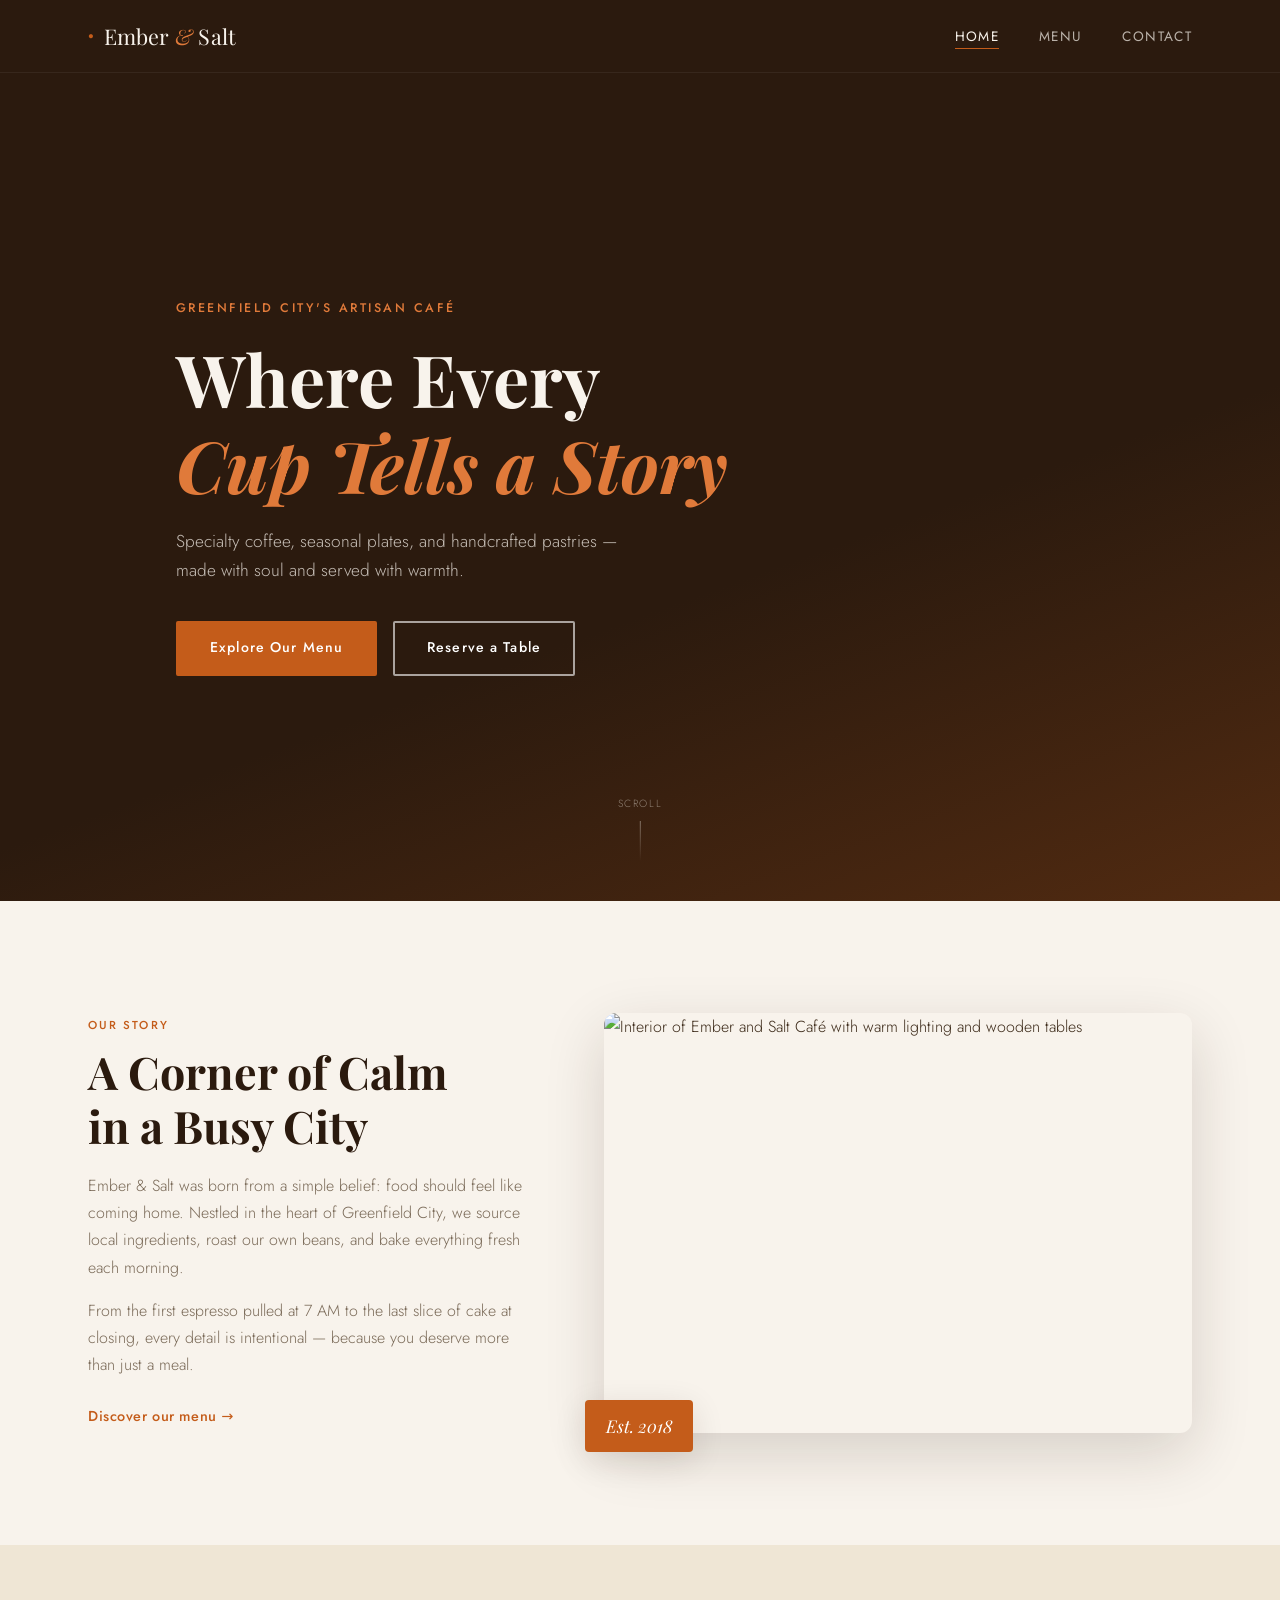
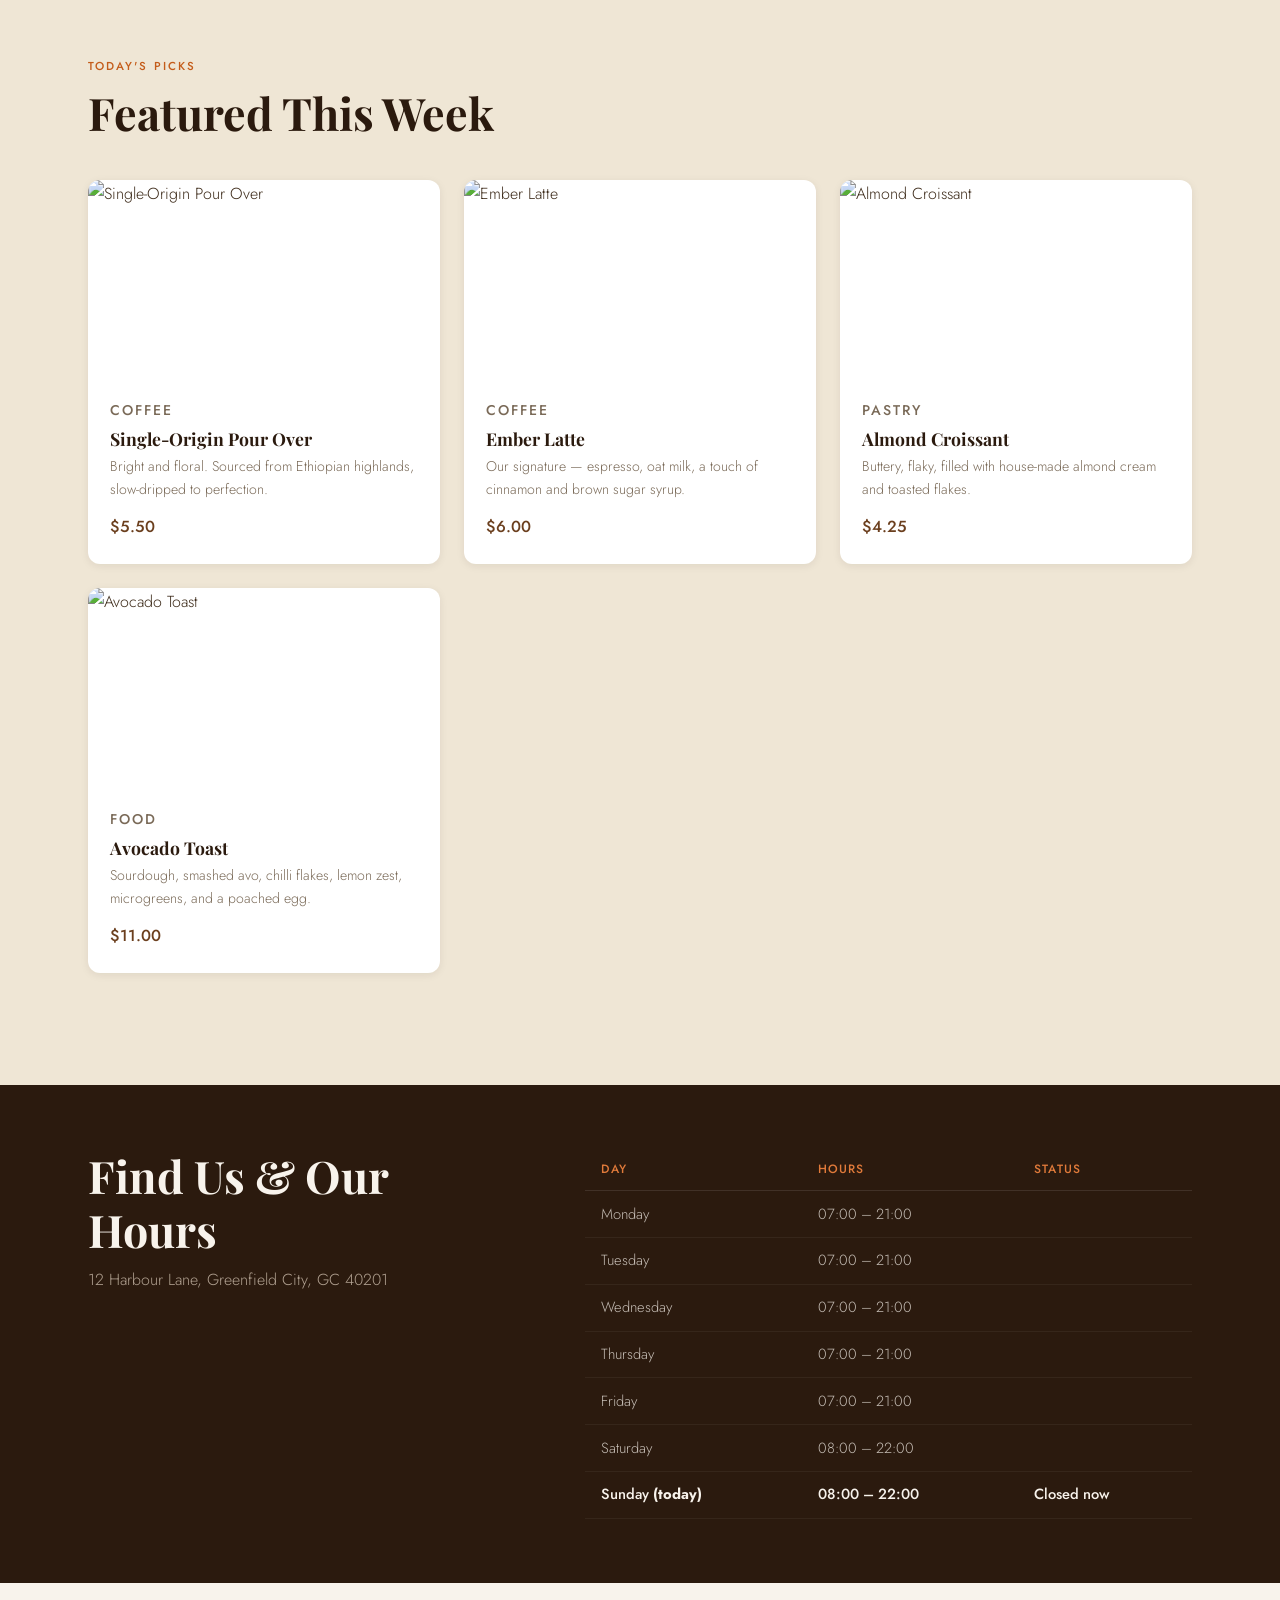
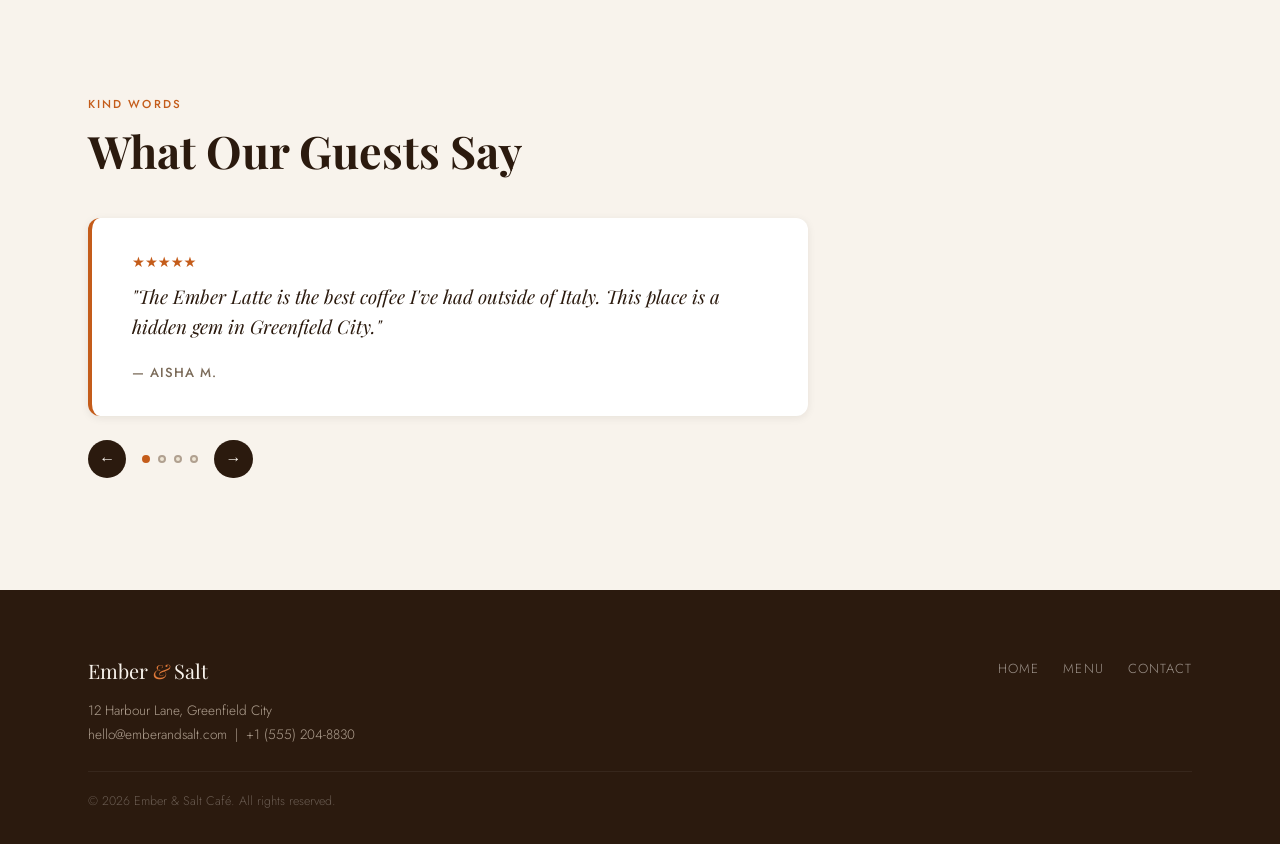
==== week4/project/index.html @ bfefb5ac "Add main and large CSS files for styling enhancements - Introduced large-main.css with keyframe anim" ====
<!DOCTYPE html>
<html lang="en">
<head>
  <meta charset="UTF-8" />
  <meta name="viewport" content="width=device-width, initial-scale=1.0" />
  <meta name="description" content="Ember & Salt Café — A warm, artisan café in Greenfield City serving specialty coffee, fresh pastries, and seasonal plates." >
  <title>Ember &amp; Salt Café | Greenfield City</title>
  <link rel="stylesheet" href="./style/main.css" >
  <link rel="stylesheet" href="./style/large-main.css">
  <link rel="preconnect" href="https://fonts.googleapis.com" />
  <link rel="preconnect" href="https://fonts.gstatic.com" crossorigin />
  <link href="https://fonts.googleapis.com/css2?family=Playfair+Display:ital,wght@0,400;0,700;1,400&family=Jost:wght@300;400;500&display=swap" rel="stylesheet" />
</head>
<body>

  
  <header class="site-header">
    <div class="header-inner">
      <a href="index.html" class="logo" aria-label="Ember and Salt Café Home">
        <span class="logo-mark">&#9679;</span>
        <span class="logo-text">Ember <em>&amp;</em> Salt</span>
      </a>
      <button class="nav-toggle" aria-label="Toggle navigation" aria-expanded="false" aria-controls="main-nav">
        <span></span><span></span><span></span>
      </button>
      <nav id="main-nav" class="main-nav" aria-label="Main navigation">
        <ul>
          <li><a href="index.html" class="active">Home</a></li>
          <li><a href="menu.html">Menu</a></li>
          <li><a href="contact.html">Contact</a></li>
        </ul>
      </nav>
    </div>
  </header>

  <main>

    
    <section class="hero" aria-label="Welcome to Ember and Salt Café">
      <div class="hero-bg" aria-hidden="true"></div>
      <div class="hero-content">
        <p class="hero-eyebrow">Greenfield City's Artisan Café</p>
        <h1>Where Every<br /><em>Cup Tells a Story</em></h1>
        <p class="hero-sub">Specialty coffee, seasonal plates, and handcrafted pastries — made with soul and served with warmth.</p>
        <div class="hero-cta">
          <a href="menu.html" class="btn btn-primary">Explore Our Menu</a>
          <a href="contact.html" class="btn btn-ghost">Reserve a Table</a>
        </div>
      </div>
      <div class="hero-scroll-hint" aria-hidden="true">
        <span>Scroll</span>
        <div class="scroll-line"></div>
      </div>
    </section>

    
    <section class="about-strip">
      <div class="container">
        <div class="about-grid">
          <div class="about-text">
            <span class="section-label">Our Story</span>
            <h2>A Corner of Calm<br />in a Busy City</h2>
            <p>Ember &amp; Salt was born from a simple belief: food should feel like coming home. Nestled in the heart of Greenfield City, we source local ingredients, roast our own beans, and bake everything fresh each morning.</p>
            <p>From the first espresso pulled at 7 AM to the last slice of cake at closing, every detail is intentional — because you deserve more than just a meal.</p>
            <a href="menu.html" class="text-link">Discover our menu &rarr;</a>
          </div>
          <div class="about-image-wrap">
            <img
              src="https://images.unsplash.com/photo-1554118811-1e0d58224f24?w=700&q=80"
              alt="Interior of Ember and Salt Café with warm lighting and wooden tables"
              width="700"
              height="500"
              loading="lazy"
            />
            <div class="image-badge">Est. 2018</div>
          </div>
        </div>
      </div>
    </section>

    
    <section class="featured-section">
      <div class="container">
        <span class="section-label">Today's Picks</span>
        <h2>Featured This Week</h2>
        <div class="featured-grid" id="featured-grid" aria-live="polite">
          
        </div>
      </div>
    </section>

    
    <section class="hours-band" aria-label="Opening hours">
      <div class="container">
        <div class="hours-inner">
          <div class="hours-text">
            <h2>Find Us &amp; Our Hours</h2>
            <p>12 Harbour Lane, Greenfield City, GC 40201</p>
          </div>
          <div class="hours-table-wrap">
            <table class="hours-table" id="hours-table">
              <caption class="sr-only">Opening hours for Ember &amp; Salt Café</caption>
              <thead>
                <tr><th>Day</th><th>Hours</th><th>Status</th></tr>
              </thead>
              <tbody id="hours-body">
                
              </tbody>
            </table>
          </div>
        </div>
      </div>
    </section>


    <section class="testimonials-section">
      <div class="container">
        <span class="section-label">Kind Words</span>
        <h2>What Our Guests Say</h2>
        <div class="testimonials-track" id="testimonials-track" aria-live="polite">
         
        </div>
        <div class="testimonial-controls" aria-label="Testimonial navigation">
          <button class="t-btn" id="t-prev" aria-label="Previous testimonial">&larr;</button>
          <div class="t-dots" id="t-dots" role="tablist" aria-label="Testimonials"></div>
          <button class="t-btn" id="t-next" aria-label="Next testimonial">&rarr;</button>
        </div>
      </div>
    </section>

  </main>
  <footer class="site-footer">
    <div class="container footer-inner">
      <div class="footer-brand">
        <span class="logo-text">Ember <em>&amp;</em> Salt</span>
        <p>12 Harbour Lane, Greenfield City</p>
        <p>hello@emberandsalt.com &nbsp;|&nbsp; +1 (555) 204-8830</p>
      </div>
      <nav class="footer-nav" aria-label="Footer navigation">
        <ul>
          <li><a href="index.html">Home</a></li>
          <li><a href="menu.html">Menu</a></li>
          <li><a href="contact.html">Contact</a></li>
        </ul>
      </nav>
      <p class="footer-copy">&copy; <span id="year"></span> Ember &amp; Salt Café. All rights reserved.</p>
    </div>
  </footer>

  <script src="scripts/main.js"></script>
</body>
</html>
---- week4/project/style/main.css ----
/* ===================================================
   Ember & Salt Café — main.css
   Warm editorial aesthetic | Playfair Display + Jost
   =================================================== */

/* ── RESET & TOKENS ── */
*, *::before, *::after { box-sizing: border-box; margin: 0; padding: 0; }

:root {
  --cream:     #f8f3ec;
  --parchment: #efe6d5;
  --espresso:  #2b1a0e;
  --coffee:    #6b3f1e;
  --ember:     #c45c1a;
  --ember-lt:  #e07a3a;
  --sage:      #7a8c72;
  --white:     #ffffff;
  --grey-lt:   #f0ebe3;
  --grey-mid:  #b0a090;
  --text-body: #3d2b1a;
  --text-mute: #7a6a58;

  --ff-display: 'Playfair Display', Georgia, serif;
  --ff-body:    'Jost', system-ui, sans-serif;

  --space-xs:  0.5rem;
  --space-sm:  1rem;
  --space-md:  2rem;
  --space-lg:  4rem;
  --space-xl:  7rem;

  --radius-sm: 4px;
  --radius-md: 12px;
  --radius-lg: 24px;

  --shadow-sm: 0 2px 8px rgba(43,26,14,.08);
  --shadow-md: 0 8px 32px rgba(43,26,14,.12);
  --shadow-lg: 0 20px 60px rgba(43,26,14,.16);

  --transition: 0.25s ease;
  --max-w: 1200px;
}

html { scroll-behavior: smooth; }

body {
  font-family: var(--ff-body);
  font-weight: 300;
  font-size: 1rem;
  line-height: 1.7;
  color: var(--text-body);
  background: var(--cream);
}

img { display: block; max-width: 100%; height: auto; }
a { color: inherit; text-decoration: none; }
ul { list-style: none; }

/* ── UTILITIES ── */
.container {
  width: min(100%, var(--max-w));
  margin-inline: auto;
  padding-inline: clamp(1.25rem, 5vw, 3rem);
}

.sr-only {
  position: absolute; width: 1px; height: 1px;
  padding: 0; margin: -1px; overflow: hidden;
  clip: rect(0,0,0,0); white-space: nowrap; border: 0;
}

.section-label {
  display: block;
  font-family: var(--ff-body);
  font-weight: 500;
  font-size: 0.72rem;
  letter-spacing: 0.18em;
  text-transform: uppercase;
  color: var(--ember);
  margin-bottom: 0.6rem;
}

h1, h2, h3 {
  font-family: var(--ff-display);
  font-weight: 700;
  line-height: 1.2;
  color: var(--espresso);
}

h1 { font-size: clamp(2.6rem, 6vw, 4.5rem); }
h2 { font-size: clamp(1.9rem, 3.5vw, 2.8rem); }
h3 { font-size: 1.25rem; }

em { font-style: italic; color: var(--ember); }

/* ── BUTTONS ── */
.btn {
  display: inline-block;
  font-family: var(--ff-body);
  font-weight: 500;
  font-size: 0.88rem;
  letter-spacing: 0.08em;
  padding: 0.85rem 2rem;
  border-radius: 2px;
  cursor: pointer;
  border: 2px solid transparent;
  transition: all var(--transition);
}

.btn-primary {
  background: var(--ember);
  color: var(--white);
  border-color: var(--ember);
}
.btn-primary:hover, .btn-primary:focus-visible {
  background: var(--coffee);
  border-color: var(--coffee);
  outline: none;
}

.btn-ghost {
  background: transparent;
  color: var(--white);
  border-color: rgba(255,255,255,.6);
}
.btn-ghost:hover, .btn-ghost:focus-visible {
  background: rgba(255,255,255,.12);
  border-color: var(--white);
  outline: none;
}

.btn-full { width: 100%; text-align: center; }

.text-link {
  font-weight: 500;
  color: var(--ember);
  font-size: 0.9rem;
  letter-spacing: 0.04em;
  display: inline-flex;
  align-items: center;
  gap: 0.3rem;
  transition: gap var(--transition);
}
.text-link:hover { gap: 0.6rem; }

/* ── HEADER ── */
.site-header {
  position: sticky;
  top: 0;
  z-index: 100;
  background: var(--espresso);
  border-bottom: 1px solid rgba(255,255,255,.06);
}

.header-inner {
  display: flex;
  align-items: center;
  justify-content: space-between;
  gap: 1rem;
  padding-block: 1.1rem;
  padding-inline: clamp(1.25rem, 5vw, 3rem);
  max-width: var(--max-w);
  margin-inline: auto;
}

.logo {
  display: flex;
  align-items: center;
  gap: 0.6rem;
  font-family: var(--ff-display);
  font-size: 1.35rem;
  color: var(--cream);
  letter-spacing: 0.01em;
}
.logo em { color: var(--ember-lt); }
.logo-mark {
  color: var(--ember);
  font-size: 0.6rem;
  line-height: 1;
}

.main-nav ul {
  display: flex;
  gap: 2.5rem;
  align-items: center;
}
.main-nav a {
  color: rgba(248,243,236,.7);
  font-size: 0.85rem;
  font-weight: 400;
  letter-spacing: 0.1em;
  text-transform: uppercase;
  transition: color var(--transition);
  padding-bottom: 2px;
  border-bottom: 1px solid transparent;
}
.main-nav a:hover,
.main-nav a.active {
  color: var(--cream);
  border-bottom-color: var(--ember);
}

.nav-toggle {
  display: none;
  flex-direction: column;
  gap: 5px;
  background: none;
  border: none;
  cursor: pointer;
  padding: 4px;
}
.nav-toggle span {
  display: block;
  width: 24px;
  height: 2px;
  background: var(--cream);
  transition: transform var(--transition), opacity var(--transition);
}
.nav-toggle[aria-expanded="true"] span:nth-child(1) { transform: rotate(45deg) translate(5px, 5px); }
.nav-toggle[aria-expanded="true"] span:nth-child(2) { opacity: 0; }
.nav-toggle[aria-expanded="true"] span:nth-child(3) { transform: rotate(-45deg) translate(5px, -5px); }

/* ── HERO ── */
.hero {
  position: relative;
  min-height: 92vh;
  display: flex;
  align-items: center;
  overflow: hidden;
  background: var(--espresso);
}

.hero-bg {
  position: absolute;
  inset: 0;
  background:
    linear-gradient(160deg, rgba(43,26,14,.82) 0%, rgba(43,26,14,.55) 60%, rgba(196,92,26,.25) 100%),
    url('https://images.unsplash.com/photo-1495474472287-4d71bcdd2085?w=1600&q=75') center/cover no-repeat;
}

.hero-content {
  position: relative;
  z-index: 2;
  padding-inline: clamp(1.25rem, 5vw, 3rem);
  max-width: min(680px, 90%);
  margin-left: clamp(1.25rem, 10vw, 10rem);
  animation: fadeUp 0.9s ease both;
}

.hero-eyebrow {
  font-size: 0.78rem;
  font-weight: 500;
  letter-spacing: 0.2em;
  text-transform: uppercase;
  color: var(--ember-lt);
  margin-bottom: 1rem;
}

.hero h1 {
  color: var(--cream);
  margin-bottom: 1.2rem;
}
.hero h1 em { color: var(--ember-lt); }

.hero-sub {
  color: rgba(248,243,236,.75);
  font-size: 1.08rem;
  max-width: 480px;
  margin-bottom: 2.2rem;
}

.hero-cta {
  display: flex;
  flex-wrap: wrap;
  gap: 1rem;
}

.hero-scroll-hint {
  position: absolute;
  bottom: 2.5rem;
  left: 50%;
  transform: translateX(-50%);
  display: flex;
  flex-direction: column;
  align-items: center;
  gap: 0.5rem;
  color: rgba(248,243,236,.45);
  font-size: 0.65rem;
  letter-spacing: 0.15em;
  text-transform: uppercase;
}
.scroll-line {
  width: 1px;
  height: 40px;
  background: linear-gradient(to bottom, rgba(248,243,236,.4), transparent);
  animation: scrollPulse 2s ease infinite;
}

/* ── PAGE HERO (inner pages) ── */
.page-hero {
  background: var(--espresso);
  padding: var(--space-lg) 0 var(--space-md);
  text-align: center;
}
.page-hero h1 { color: var(--cream); margin-bottom: 0.7rem; }
.page-hero p {
  color: rgba(248,243,236,.65);
  font-size: 1.05rem;
  max-width: 500px;
  margin-inline: auto;
}

/* ── ABOUT STRIP ── */
.about-strip {
  padding: var(--space-xl) 0;
  background: var(--cream);
}

.about-grid {
  display: grid;
  grid-template-columns: 1fr 1fr;
  gap: clamp(2rem, 6vw, 5rem);
  align-items: center;
}

.about-text h2 { margin-bottom: 1.2rem; }
.about-text p {
  color: var(--text-mute);
  margin-bottom: 1rem;
}
.about-text p:last-of-type { margin-bottom: 1.5rem; }

.about-image-wrap {
  position: relative;
  border-radius: var(--radius-md);
  overflow: visible;
}
.about-image-wrap img {
  width: 100%;
  border-radius: var(--radius-md);
  box-shadow: var(--shadow-lg);
  object-fit: cover;
  height: 420px;
}
.image-badge {
  position: absolute;
  bottom: -1.2rem;
  left: -1.2rem;
  background: var(--ember);
  color: var(--white);
  font-family: var(--ff-display);
  font-style: italic;
  font-size: 1.1rem;
  padding: 0.7rem 1.3rem;
  border-radius: var(--radius-sm);
  box-shadow: var(--shadow-md);
}

/* ── FEATURED SECTION ── */
.featured-section {
  padding: var(--space-xl) 0;
  background: var(--parchment);
}
.featured-section h2 { margin-bottom: 2.5rem; }

.featured-grid {
  display: grid;
  grid-template-columns: repeat(auto-fill, minmax(260px, 1fr));
  gap: 1.5rem;
}

.featured-card {
  background: var(--white);
  border-radius: var(--radius-md);
  overflow: hidden;
  box-shadow: var(--shadow-sm);
  transition: transform var(--transition), box-shadow var(--transition);
}
.featured-card:hover {
  transform: translateY(-4px);
  box-shadow: var(--shadow-md);
}
.featured-card img {
  width: 100%;
  height: 200px;
  object-fit: cover;
}
.card-body {
  padding: 1.2rem 1.4rem 1.5rem;
}
.card-tag {
  font-size: 0.68rem;
  font-weight: 500;
  letter-spacing: 0.14em;
  text-transform: uppercase;
  color: var(--ember);
  margin-bottom: 0.4rem;
}
.card-body h3 { font-size: 1.1rem; margin-bottom: 0.4rem; }
.card-body p { color: var(--text-mute); font-size: 0.88rem; line-height: 1.6; }
.card-price {
  display: inline-block;
  margin-top: 0.8rem;
  font-weight: 500;
  color: var(--coffee);
  font-size: 1rem;
}

/* ── HOURS BAND ── */
.hours-band {
  background: var(--espresso);
  padding: var(--space-lg) 0;
  color: var(--cream);
}
.hours-inner {
  display: grid;
  grid-template-columns: 1fr 1.4fr;
  gap: clamp(2rem, 5vw, 4rem);
  align-items: start;
}
.hours-text h2 { color: var(--cream); margin-bottom: 0.6rem; }
.hours-text p { color: var(--grey-mid); }

.hours-table {
  width: 100%;
  border-collapse: collapse;
  font-size: 0.92rem;
}
.hours-table th, .hours-table td {
  padding: 0.65rem 1rem;
  text-align: left;
}
.hours-table thead tr {
  border-bottom: 1px solid rgba(255,255,255,.1);
}
.hours-table th {
  color: var(--ember-lt);
  font-weight: 500;
  font-size: 0.75rem;
  letter-spacing: 0.1em;
  text-transform: uppercase;
}
.hours-table tbody tr {
  border-bottom: 1px solid rgba(255,255,255,.05);
}
.hours-table td { color: rgba(248,243,236,.75); }
.status-open { color: #6dba8a; font-weight: 500; }
.status-closed { color: var(--grey-mid); }
.today-row td { color: var(--cream) !important; font-weight: 500; }

/* ── TESTIMONIALS ── */
.testimonials-section {
  padding: var(--space-xl) 0;
  background: var(--cream);
}
.testimonials-section h2 { margin-bottom: 2.5rem; }

.testimonials-track {
  position: relative;
  min-height: 180px;
}
.testimonial-card {
  display: none;
  background: var(--white);
  border-radius: var(--radius-md);
  padding: 2rem 2.5rem;
  box-shadow: var(--shadow-sm);
  max-width: 720px;
  border-left: 4px solid var(--ember);
  animation: fadeUp 0.4s ease both;
}
.testimonial-card.active { display: block; }
.testimonial-text {
  font-family: var(--ff-display);
  font-style: italic;
  font-size: 1.18rem;
  color: var(--espresso);
  line-height: 1.6;
  margin-bottom: 1.2rem;
}
.testimonial-author {
  font-size: 0.82rem;
  font-weight: 500;
  letter-spacing: 0.08em;
  text-transform: uppercase;
  color: var(--text-mute);
}
.testimonial-stars { color: var(--ember); margin-bottom: 0.5rem; font-size: 0.9rem; }

.testimonial-controls {
  display: flex;
  align-items: center;
  gap: 1rem;
  margin-top: 1.5rem;
}
.t-btn {
  background: var(--espresso);
  color: var(--cream);
  border: none;
  width: 2.4rem;
  height: 2.4rem;
  border-radius: 50%;
  cursor: pointer;
  font-size: 1rem;
  display: flex;
  align-items: center;
  justify-content: center;
  transition: background var(--transition);
}
.t-btn:hover { background: var(--ember); }
.t-dots { display: flex; gap: 0.5rem; }
.t-dot {
  width: 8px;
  height: 8px;
  border-radius: 50%;
  background: var(--parchment);
  border: 2px solid var(--grey-mid);
  cursor: pointer;
  transition: background var(--transition), border-color var(--transition);
}
.t-dot.active { background: var(--ember); border-color: var(--ember); }

/* ── MENU PAGE ── */
.menu-section { padding: var(--space-lg) 0 var(--space-xl); }

.filter-bar {
  display: flex;
  flex-wrap: wrap;
  gap: 0.6rem;
  margin-bottom: 2rem;
}
.filter-btn {
  padding: 0.55rem 1.3rem;
  border: 1.5px solid var(--parchment);
  border-radius: 40px;
  background: var(--white);
  color: var(--text-mute);
  font-family: var(--ff-body);
  font-size: 0.82rem;
  font-weight: 500;
  cursor: pointer;
  transition: all var(--transition);
}
.filter-btn:hover { border-color: var(--ember); color: var(--ember); }
.filter-btn.active {
  background: var(--espresso);
  border-color: var(--espresso);
  color: var(--cream);
}

.fav-notice {
  background: var(--parchment);
  border: 1px solid var(--ember);
  color: var(--coffee);
  padding: 0.7rem 1.2rem;
  border-radius: var(--radius-sm);
  font-size: 0.88rem;
  margin-bottom: 1.5rem;
  display: flex;
  align-items: center;
  gap: 0.6rem;
}
.clear-link {
  background: none;
  border: none;
  color: var(--ember);
  cursor: pointer;
  font-family: var(--ff-body);
  font-size: 0.85rem;
  text-decoration: underline;
  padding: 0;
}

.menu-grid {
  display: grid;
  grid-template-columns: repeat(auto-fill, minmax(280px, 1fr));
  gap: 1.5rem;
}

.menu-card {
  background: var(--white);
  border-radius: var(--radius-md);
  overflow: hidden;
  box-shadow: var(--shadow-sm);
  transition: transform var(--transition), box-shadow var(--transition);
}
.menu-card:hover {
  transform: translateY(-3px);
  box-shadow: var(--shadow-md);
}
.menu-card img {
  width: 100%;
  height: 190px;
  object-fit: cover;
}
.menu-card-body { padding: 1.1rem 1.3rem 1.4rem; }
.menu-card-top {
  display: flex;
  justify-content: space-between;
  align-items: flex-start;
  gap: 0.5rem;
  margin-bottom: 0.4rem;
}
.menu-card-top h3 { font-size: 1.05rem; }
.menu-price { color: var(--coffee); font-weight: 500; white-space: nowrap; }
.menu-card-body p { color: var(--text-mute); font-size: 0.86rem; }

.fav-btn {
  display: flex;
  align-items: center;
  gap: 0.4rem;
  margin-top: 0.8rem;
  background: none;
  border: 1px solid var(--parchment);
  padding: 0.35rem 0.8rem;
  border-radius: 40px;
  font-family: var(--ff-body);
  font-size: 0.78rem;
  color: var(--text-mute);
  cursor: pointer;
  transition: all var(--transition);
}
.fav-btn:hover, .fav-btn.saved {
  border-color: var(--ember);
  color: var(--ember);
  background: rgba(196,92,26,.06);
}
.fav-btn .heart { font-size: 0.9rem; }

/* ── CONTACT PAGE ── */
.contact-section { padding: var(--space-lg) 0 var(--space-xl); }

.contact-grid {
  display: grid;
  grid-template-columns: 1fr 1.5fr;
  gap: clamp(2rem, 6vw, 5rem);
  align-items: start;
}

.contact-info h2 { margin-bottom: 1.5rem; }

.info-list { display: flex; flex-direction: column; gap: 1.2rem; }
.info-list li {
  display: flex;
  gap: 1rem;
  align-items: flex-start;
}
.info-icon {
  color: var(--ember);
  font-size: 0.5rem;
  margin-top: 0.55rem;
  flex-shrink: 0;
}
.info-list strong {
  display: block;
  font-weight: 500;
  font-size: 0.78rem;
  letter-spacing: 0.1em;
  text-transform: uppercase;
  color: var(--text-mute);
  margin-bottom: 0.2rem;
}
.info-list p { font-size: 0.93rem; }
.info-list a { color: var(--ember); }
.info-list a:hover { text-decoration: underline; }

.past-reservations {
  margin-top: 2rem;
  padding: 1.2rem;
  background: var(--parchment);
  border-radius: var(--radius-sm);
  border-left: 3px solid var(--ember);
}
.past-reservations h3 { font-size: 1rem; margin-bottom: 0.6rem; }
.past-reservations p { font-size: 0.88rem; color: var(--text-mute); }

/* ── FORM ── */
.form-wrap h2 { margin-bottom: 1.5rem; }

.reservation-form { display: flex; flex-direction: column; gap: 1.1rem; }

.form-row {
  display: grid;
  grid-template-columns: 1fr 1fr;
  gap: 1rem;
}

.form-group {
  display: flex;
  flex-direction: column;
  gap: 0.35rem;
}

.form-group label {
  font-size: 0.82rem;
  font-weight: 500;
  letter-spacing: 0.06em;
  color: var(--text-body);
}
.form-group label span { color: var(--ember); }

.form-group input,
.form-group select,
.form-group textarea {
  width: 100%;
  padding: 0.75rem 1rem;
  border: 1.5px solid var(--parchment);
  border-radius: var(--radius-sm);
  background: var(--white);
  font-family: var(--ff-body);
  font-size: 0.93rem;
  color: var(--text-body);
  transition: border-color var(--transition), box-shadow var(--transition);
  appearance: none;
}
.form-group input:focus,
.form-group select:focus,
.form-group textarea:focus {
  outline: none;
  border-color: var(--ember);
  box-shadow: 0 0 0 3px rgba(196,92,26,.12);
}
.form-group input.invalid,
.form-group select.invalid {
  border-color: #c44040;
}
.form-group textarea { resize: vertical; min-height: 100px; }

.field-error {
  font-size: 0.78rem;
  color: #c44040;
  min-height: 1em;
}

.checkbox-group { flex-direction: row; align-items: flex-start; }
.checkbox-label {
  display: flex;
  gap: 0.6rem;
  align-items: flex-start;
  cursor: pointer;
  font-size: 0.88rem;
  color: var(--text-mute);
}
.checkbox-label input { width: auto; margin-top: 0.2rem; accent-color: var(--ember); }

.form-success {
  background: #e8f5ec;
  border: 1px solid #6dba8a;
  border-radius: var(--radius-sm);
  padding: 1rem 1.3rem;
  color: #2a6040;
  font-size: 0.93rem;
  margin-bottom: 1rem;
}

/* ── FOOTER ── */
.site-footer {
  background: var(--espresso);
  padding: var(--space-lg) 0 var(--space-md);
}

.footer-inner {
  display: grid;
  grid-template-columns: 1fr auto;
  grid-template-rows: auto auto;
  gap: 1.5rem 3rem;
  align-items: start;
}

.footer-brand .logo-text {
  font-family: var(--ff-display);
  font-size: 1.25rem;
  color: var(--cream);
  display: block;
  margin-bottom: 0.6rem;
}
.footer-brand .logo-text em { color: var(--ember-lt); }
.footer-brand p { color: var(--grey-mid); font-size: 0.85rem; line-height: 1.8; }

.footer-nav ul {
  display: flex;
  gap: 1.5rem;
  flex-wrap: wrap;
}
.footer-nav a {
  color: rgba(248,243,236,.55);
  font-size: 0.82rem;
  letter-spacing: 0.08em;
  text-transform: uppercase;
  transition: color var(--transition);
}
.footer-nav a:hover { color: var(--ember-lt); }

.footer-copy {
  grid-column: 1 / -1;
  color: rgba(248,243,236,.3);
  font-size: 0.78rem;
  border-top: 1px solid rgba(255,255,255,.06);
  padding-top: 1.2rem;
}
---- week4/project/style/large-main.css ----
@keyframes fadeUp {
  from { opacity: 0; transform: translateY(24px); }
  to   { opacity: 1; transform: translateY(0); }
}
@keyframes scrollPulse {
  0%, 100% { opacity: 0.4; }
  50%       { opacity: 1; }
}

/* ── RESPONSIVE ── */
@media (max-width: 900px) {
  .about-grid,
  .hours-inner,
  .contact-grid { grid-template-columns: 1fr; }

  .about-image-wrap img { height: 320px; }
  .image-badge { bottom: -1rem; left: 1rem; }
  .footer-inner { grid-template-columns: 1fr; }
  .footer-nav ul { justify-content: flex-start; }
}

@media (max-width: 640px) {
  .nav-toggle { display: flex; }

  .main-nav {
    display: none;
    position: absolute;
    top: 100%;
    left: 0;
    right: 0;
    background: var(--espresso);
    padding: 1.2rem clamp(1.25rem, 5vw, 3rem);
    border-top: 1px solid rgba(255,255,255,.07);
  }
  .main-nav.open { display: block; }
  .main-nav ul { flex-direction: column; gap: 1rem; }

  .hero-content { margin-left: 0; }

  .form-row { grid-template-columns: 1fr; }

  .hero-cta { flex-direction: column; }
  .btn { text-align: center; }
}

/* ── LANDSCAPE MOBILE ── */
@media (max-width: 900px) and (orientation: landscape) {
  .hero { min-height: 100vh; }
  .hero-content { padding-block: 3rem; }
}
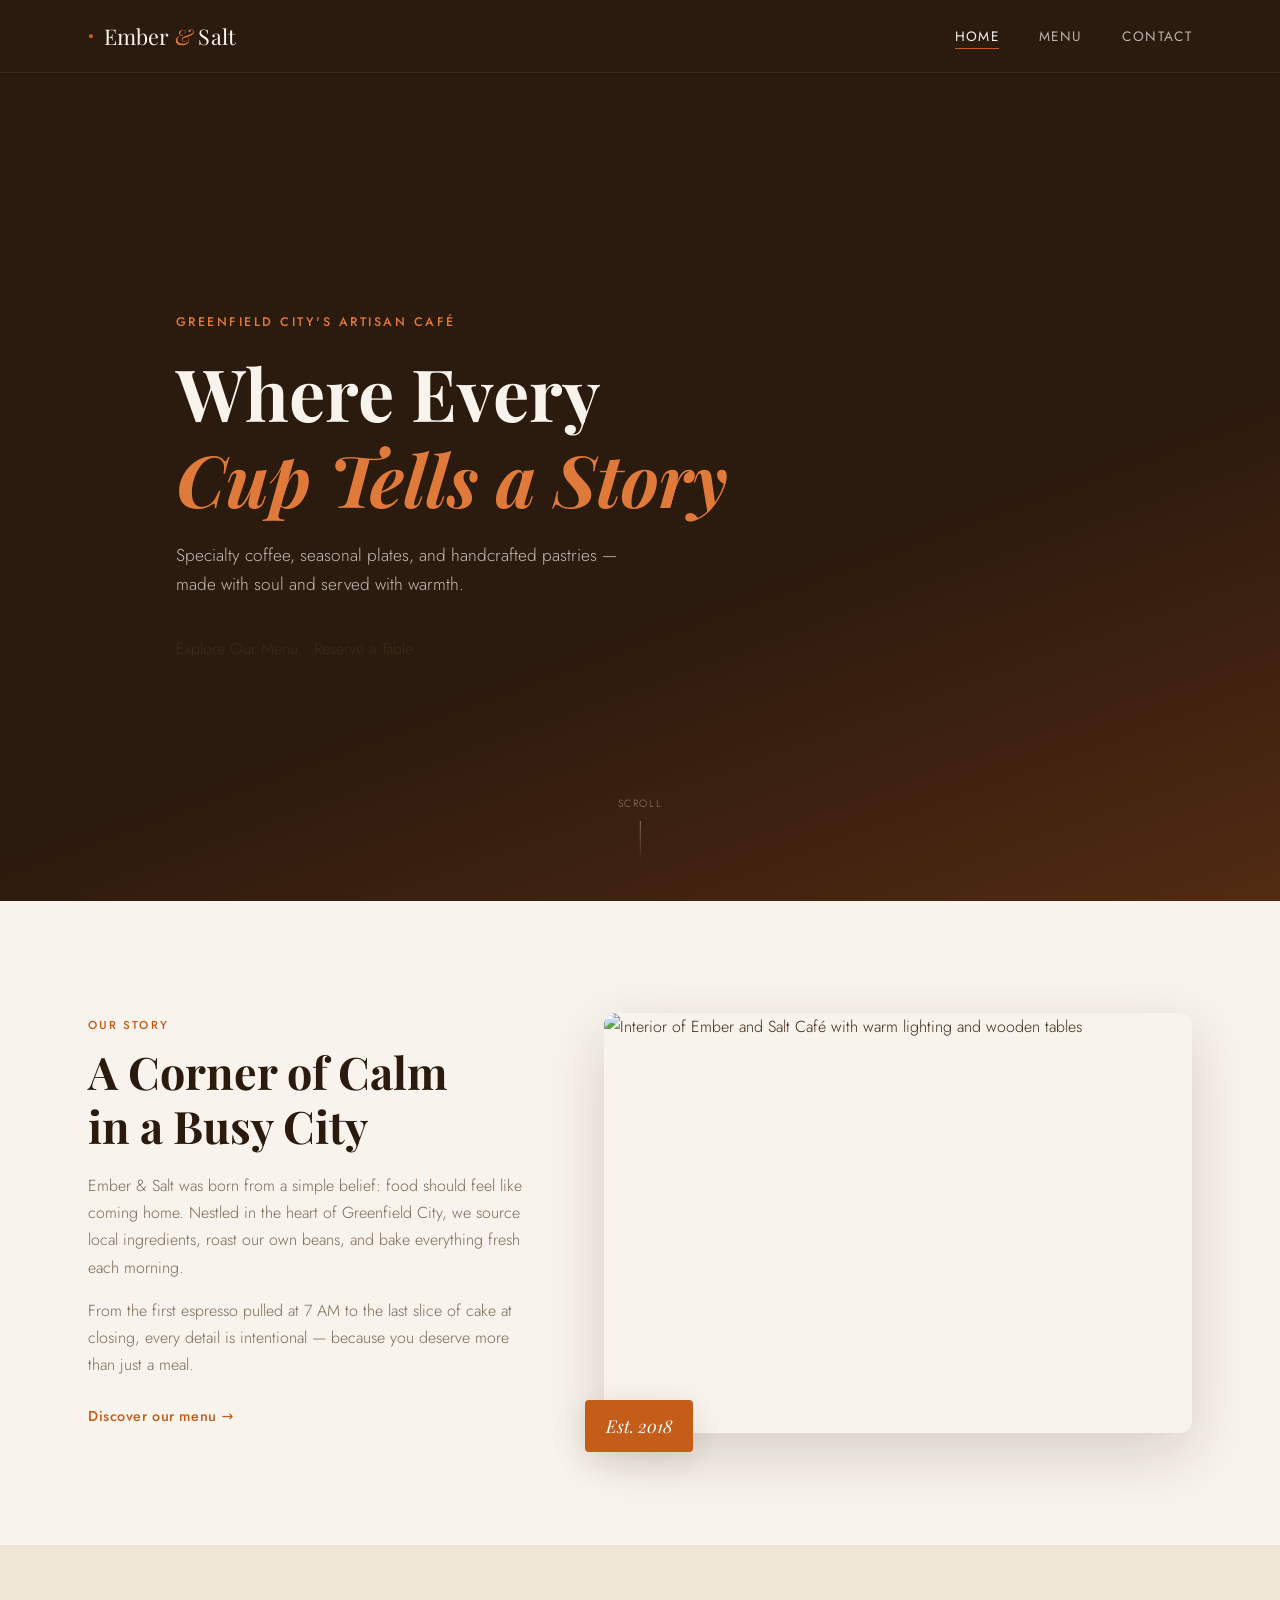
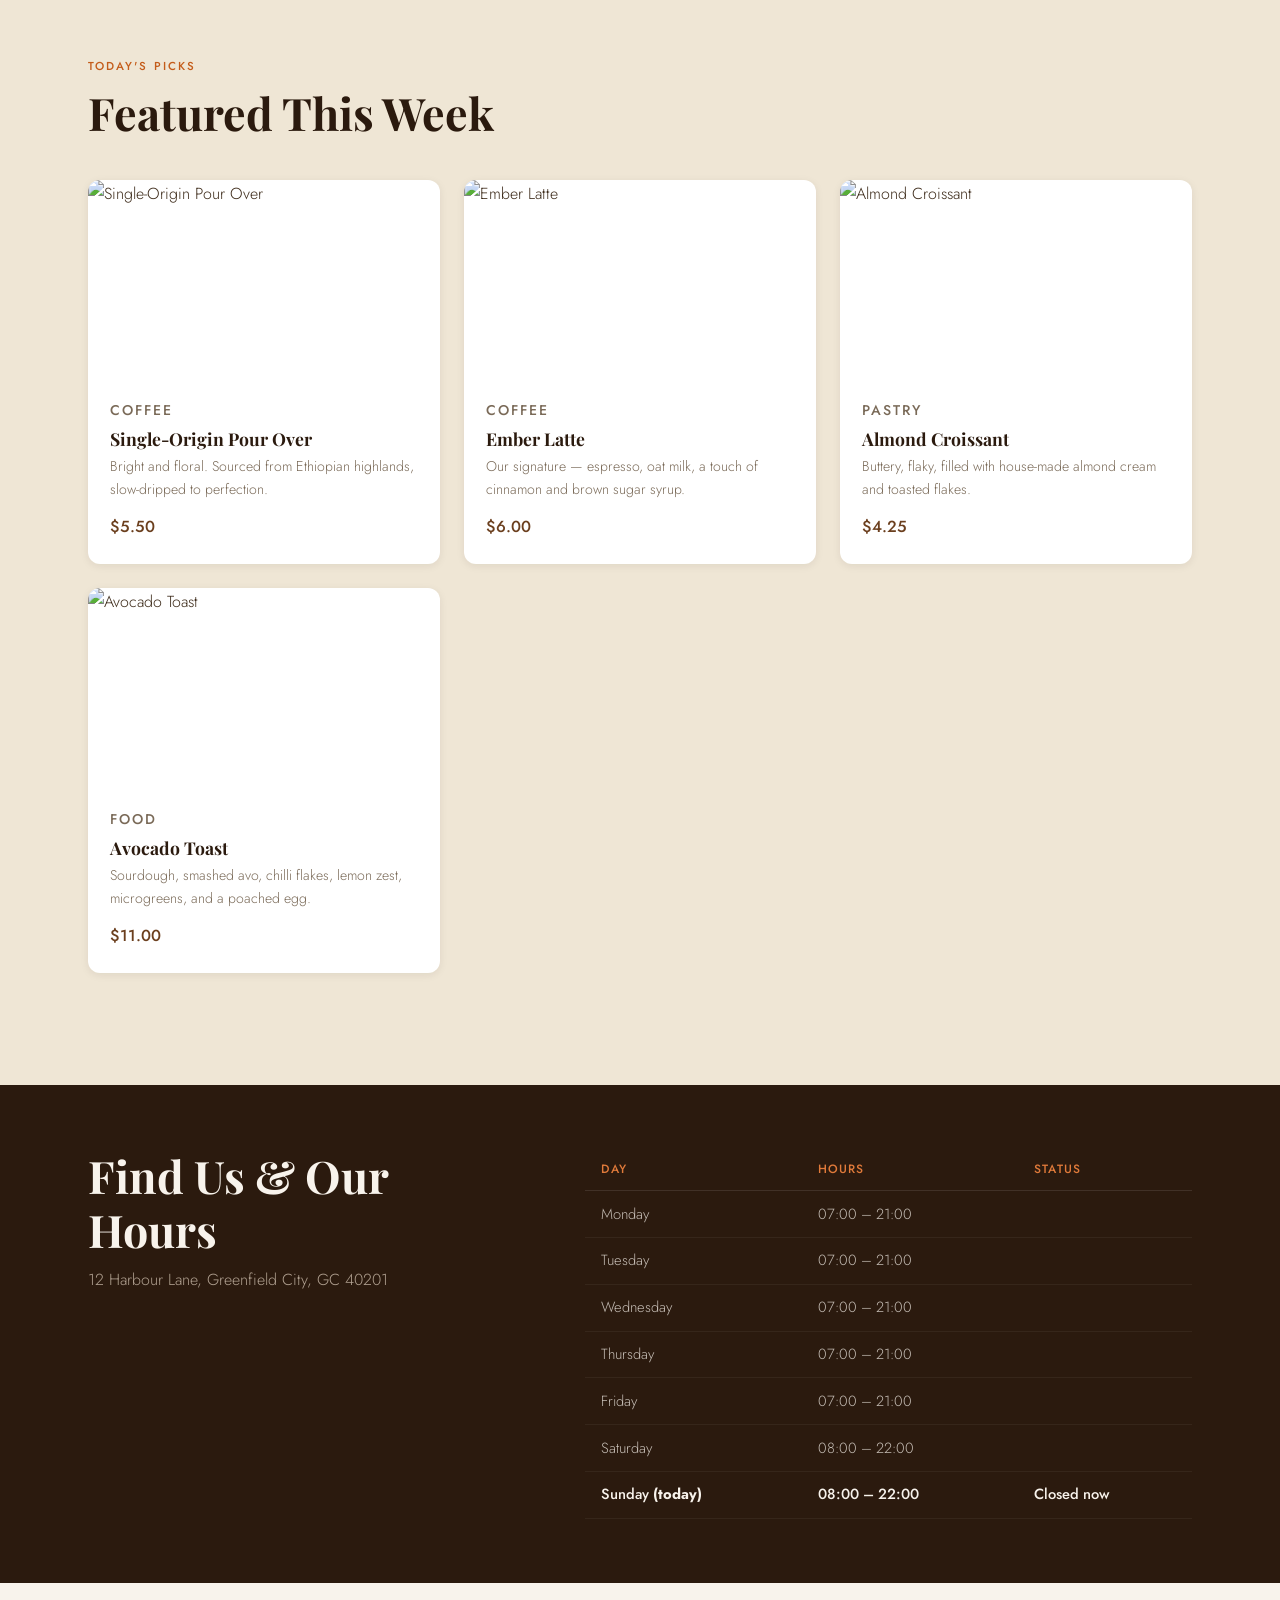
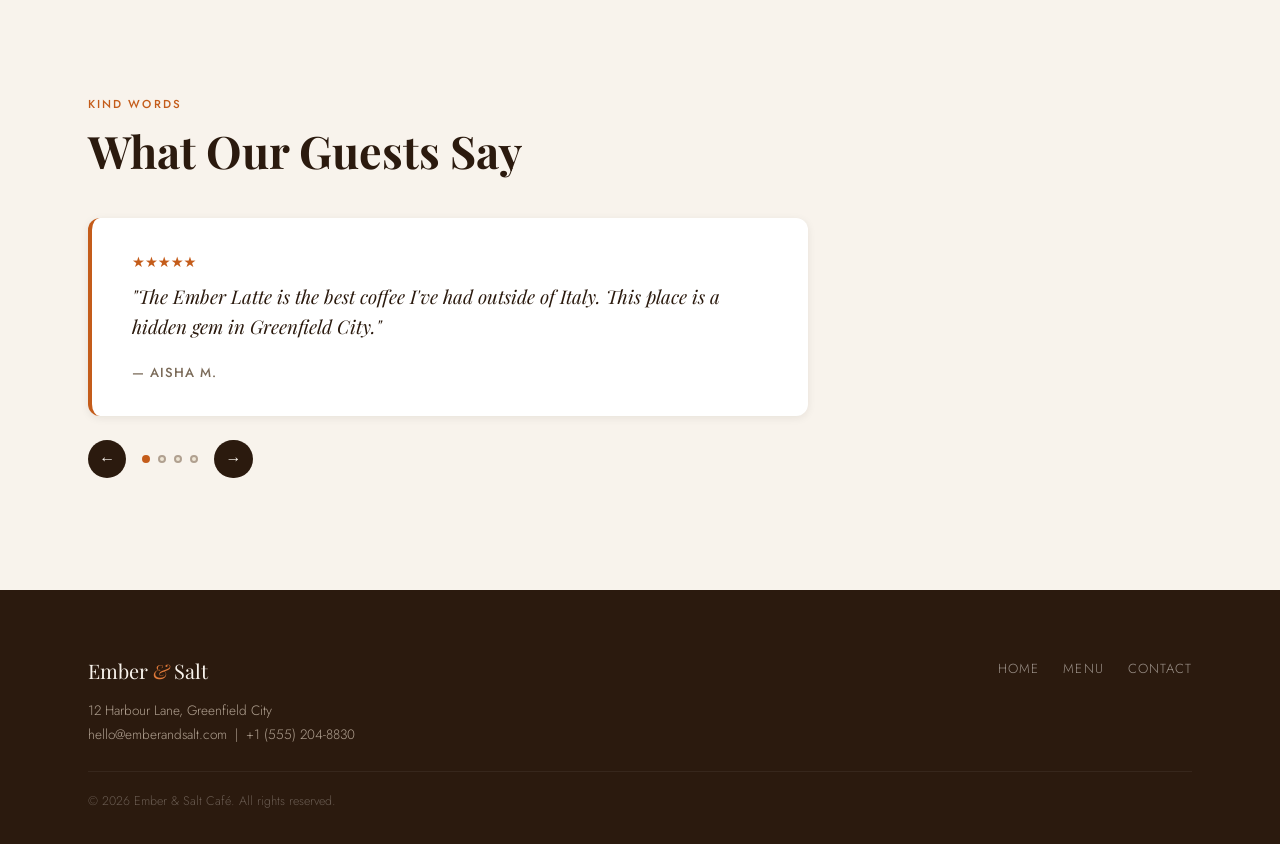
==== commit 95898166: "Refactor hero section and about section in index.html for improved structure and styling" ====
--- a/week4/project/index.html
+++ b/week4/project/index.html
@@ -1,15 +1,19 @@
 <!DOCTYPE html>
 <html lang="en">
 <head>
-  <meta charset="UTF-8" />
-  <meta name="viewport" content="width=device-width, initial-scale=1.0" />
+<meta charset="UTF-8">
+<meta name="viewport" content="width=device-width, initial-scale=1.0">
   <meta name="description" content="Ember & Salt Café — A warm, artisan café in Greenfield City serving specialty coffee, fresh pastries, and seasonal plates." >
+  <meta name="author" content="Gideon Edet">
   <title>Ember &amp; Salt Café | Greenfield City</title>
-  <link rel="stylesheet" href="./style/main.css" >
-  <link rel="stylesheet" href="./style/large-main.css">
-  <link rel="preconnect" href="https://fonts.googleapis.com" />
-  <link rel="preconnect" href="https://fonts.gstatic.com" crossorigin />
-  <link href="https://fonts.googleapis.com/css2?family=Playfair+Display:ital,wght@0,400;0,700;1,400&family=Jost:wght@300;400;500&display=swap" rel="stylesheet" />
+  <link rel="stylesheet" href="styles/main.css" >
+  <link rel="stylesheet" href="styles/large-main.css">
+  <link rel="preconnect" href="https://fonts.googleapis.com">
+  <link rel="preconnect" href="https://fonts.gstatic.com" crossorigin>
+  <link href="https://fonts.googleapis.com/css2?family=Playfair+Display:ital,wght@0,400;0,700;1,400&family=Jost:wght@300;400;500&display=swap" rel="stylesheet">
+ 
+
+
 </head>
 <body>
 
@@ -40,11 +44,16 @@
       <div class="hero-bg" aria-hidden="true"></div>
       <div class="hero-content">
         <p class="hero-eyebrow">Greenfield City's Artisan Café</p>
-        <h1>Where Every<br /><em>Cup Tells a Story</em></h1>
+        <h1>Where Every<br><em>Cup Tells a Story</em></h1>
         <p class="hero-sub">Specialty coffee, seasonal plates, and handcrafted pastries — made with soul and served with warmth.</p>
         <div class="hero-cta">
-          <a href="menu.html" class="btn btn-primary">Explore Our Menu</a>
-          <a href="contact.html" class="btn btn-ghost">Reserve a Table</a>
+         <a href="menu.html" class="cafe-button cafe-button-primary">
+  Explore Our Menu
+</a>
+
+<a href="contact.html" class="cafe-button cafe-button-secondary">
+  Reserve a Table
+</a>
         </div>
       </div>
       <div class="hero-scroll-hint" aria-hidden="true">
@@ -59,19 +68,18 @@
         <div class="about-grid">
           <div class="about-text">
             <span class="section-label">Our Story</span>
-            <h2>A Corner of Calm<br />in a Busy City</h2>
+            <h2>A Corner of Calm<br>in a Busy City</h2>
             <p>Ember &amp; Salt was born from a simple belief: food should feel like coming home. Nestled in the heart of Greenfield City, we source local ingredients, roast our own beans, and bake everything fresh each morning.</p>
             <p>From the first espresso pulled at 7 AM to the last slice of cake at closing, every detail is intentional — because you deserve more than just a meal.</p>
             <a href="menu.html" class="text-link">Discover our menu &rarr;</a>
           </div>
           <div class="about-image-wrap">
             <img
-              src="https://images.unsplash.com/photo-1554118811-1e0d58224f24?w=700&q=80"
-              alt="Interior of Ember and Salt Café with warm lighting and wooden tables"
-              width="700"
-              height="500"
-              loading="lazy"
-            />
+  src="https://images.unsplash.com/photo-1554118811-1e0d58224f24?w=700&q=80"
+  alt="Interior of Ember and Salt Café with warm lighting and wooden tables"
+  width="700"
+  height="500"
+  loading="lazy">
             <div class="image-badge">Est. 2018</div>
           </div>
         </div>
@@ -147,6 +155,6 @@
     </div>
   </footer>
 
-  <script src="scripts/main.js"></script>
+  <script src="scripts/main.js" defer></script>
 </body>
 </html>
--- a/week4/project/styles/main.css
+++ b/week4/project/styles/main.css
@@ -0,0 +1,801 @@
+/* ===================================================
+   Ember & Salt Café — main.css
+   Warm editorial aesthetic | Playfair Display + Jost
+   =================================================== */
+
+/* ── RESET & TOKENS ── */
+*, *::before, *::after { box-sizing: border-box; margin: 0; padding: 0; }
+
+:root {
+  --cream:     #f8f3ec;
+  --parchment: #efe6d5;
+  --espresso:  #2b1a0e;
+  --coffee:    #6b3f1e;
+  --ember:     #c45c1a;
+  --ember-lt:  #e07a3a;
+  --sage:      #7a8c72;
+  --white:     #ffffff;
+  --grey-lt:   #f0ebe3;
+  --grey-mid:  #b0a090;
+  --text-body: #3d2b1a;
+  --text-mute: #7a6a58;
+
+  --ff-display: 'Playfair Display', Georgia, serif;
+  --ff-body:    'Jost', system-ui, sans-serif;
+
+  --space-xs:  0.5rem;
+  --space-sm:  1rem;
+  --space-md:  2rem;
+  --space-lg:  4rem;
+  --space-xl:  7rem;
+
+  --radius-sm: 4px;
+  --radius-md: 12px;
+  --radius-lg: 24px;
+
+  --shadow-sm: 0 2px 8px rgba(43,26,14,.08);
+  --shadow-md: 0 8px 32px rgba(43,26,14,.12);
+  --shadow-lg: 0 20px 60px rgba(43,26,14,.16);
+
+  --transition: 0.25s ease;
+  --max-w: 1200px;
+}
+
+html { scroll-behavior: smooth; }
+
+body {
+  font-family: var(--ff-body);
+  font-weight: 300;
+  font-size: 1rem;
+  line-height: 1.7;
+  color: var(--text-body);
+  background: var(--cream);
+}
+
+img { display: block; max-width: 100%; height: auto; }
+a { color: inherit; text-decoration: none; }
+ul { list-style: none; }
+
+/* ── UTILITIES ── */
+.container {
+  width: min(100%, var(--max-w));
+  margin-inline: auto;
+  padding-inline: clamp(1.25rem, 5vw, 3rem);
+}
+
+.sr-only {
+  position: absolute; width: 1px; height: 1px;
+  padding: 0; margin: -1px; overflow: hidden;
+  clip: rect(0,0,0,0); white-space: nowrap; border: 0;
+}
+
+.section-label {
+  display: block;
+  font-family: var(--ff-body);
+  font-weight: 500;
+  font-size: 0.72rem;
+  letter-spacing: 0.18em;
+  text-transform: uppercase;
+  color: var(--ember);
+  margin-bottom: 0.6rem;
+}
+
+h1, h2, h3 {
+  font-family: var(--ff-display);
+  font-weight: 700;
+  line-height: 1.2;
+  color: var(--espresso);
+}
+
+h1 { font-size: clamp(2.6rem, 6vw, 4.5rem); }
+h2 { font-size: clamp(1.9rem, 3.5vw, 2.8rem); }
+h3 { font-size: 1.25rem; }
+
+em { font-style: italic; color: var(--ember); }
+
+/* ── BUTTONS ── */
+.btn {
+  display: inline-block;
+  font-family: var(--ff-body);
+  font-weight: 500;
+  font-size: 0.88rem;
+  letter-spacing: 0.08em;
+  padding: 0.85rem 2rem;
+  border-radius: 2px;
+  cursor: pointer;
+  border: 2px solid transparent;
+  transition: all var(--transition);
+}
+
+.btn-primary {
+  background: var(--ember);
+  color: var(--white);
+  border-color: var(--ember);
+}
+.btn-primary:hover, .btn-primary:focus-visible {
+  background: var(--coffee);
+  border-color: var(--coffee);
+  outline: none;
+}
+
+.btn-ghost {
+  background: transparent;
+  color: var(--white);
+  border-color: rgba(255,255,255,.6);
+}
+.btn-ghost:hover, .btn-ghost:focus-visible {
+  background: rgba(255,255,255,.12);
+  border-color: var(--white);
+  outline: none;
+}
+
+.btn-full { width: 100%; text-align: center; }
+
+.text-link {
+  font-weight: 500;
+  color: var(--ember);
+  font-size: 0.9rem;
+  letter-spacing: 0.04em;
+  display: inline-flex;
+  align-items: center;
+  gap: 0.3rem;
+  transition: gap var(--transition);
+}
+.text-link:hover { gap: 0.6rem; }
+
+/* ── HEADER ── */
+.site-header {
+  position: sticky;
+  top: 0;
+  z-index: 100;
+  background: var(--espresso);
+  border-bottom: 1px solid rgba(255,255,255,.06);
+}
+
+.header-inner {
+  display: flex;
+  align-items: center;
+  justify-content: space-between;
+  gap: 1rem;
+  padding-block: 1.1rem;
+  padding-inline: clamp(1.25rem, 5vw, 3rem);
+  max-width: var(--max-w);
+  margin-inline: auto;
+}
+
+.logo {
+  display: flex;
+  align-items: center;
+  gap: 0.6rem;
+  font-family: var(--ff-display);
+  font-size: 1.35rem;
+  color: var(--cream);
+  letter-spacing: 0.01em;
+}
+.logo em { color: var(--ember-lt); }
+.logo-mark {
+  color: var(--ember);
+  font-size: 0.6rem;
+  line-height: 1;
+}
+
+.main-nav ul {
+  display: flex;
+  gap: 2.5rem;
+  align-items: center;
+}
+.main-nav a {
+  color: rgba(248,243,236,.7);
+  font-size: 0.85rem;
+  font-weight: 400;
+  letter-spacing: 0.1em;
+  text-transform: uppercase;
+  transition: color var(--transition);
+  padding-bottom: 2px;
+  border-bottom: 1px solid transparent;
+}
+.main-nav a:hover,
+.main-nav a.active {
+  color: var(--cream);
+  border-bottom-color: var(--ember);
+}
+
+.nav-toggle {
+  display: none;
+  flex-direction: column;
+  gap: 5px;
+  background: none;
+  border: none;
+  cursor: pointer;
+  padding: 4px;
+}
+.nav-toggle span {
+  display: block;
+  width: 24px;
+  height: 2px;
+  background: var(--cream);
+  transition: transform var(--transition), opacity var(--transition);
+}
+.nav-toggle[aria-expanded="true"] span:nth-child(1) { transform: rotate(45deg) translate(5px, 5px); }
+.nav-toggle[aria-expanded="true"] span:nth-child(2) { opacity: 0; }
+.nav-toggle[aria-expanded="true"] span:nth-child(3) { transform: rotate(-45deg) translate(5px, -5px); }
+
+/* ── HERO ── */
+.hero {
+  position: relative;
+  min-height: 92vh;
+  display: flex;
+  align-items: center;
+  overflow: hidden;
+  background: var(--espresso);
+}
+
+.hero-bg {
+  position: absolute;
+  inset: 0;
+  background:
+    linear-gradient(160deg, rgba(43,26,14,.82) 0%, rgba(43,26,14,.55) 60%, rgba(196,92,26,.25) 100%),
+    url('https://images.unsplash.com/photo-1495474472287-4d71bcdd2085?w=1600&q=75') center/cover no-repeat;
+}
+
+.hero-content {
+  position: relative;
+  z-index: 2;
+  padding-inline: clamp(1.25rem, 5vw, 3rem);
+  max-width: min(680px, 90%);
+  margin-left: clamp(1.25rem, 10vw, 10rem);
+  animation: fadeUp 0.9s ease both;
+}
+
+.hero-eyebrow {
+  font-size: 0.78rem;
+  font-weight: 500;
+  letter-spacing: 0.2em;
+  text-transform: uppercase;
+  color: var(--ember-lt);
+  margin-bottom: 1rem;
+}
+
+.hero h1 {
+  color: var(--cream);
+  margin-bottom: 1.2rem;
+}
+.hero h1 em { color: var(--ember-lt); }
+
+.hero-sub {
+  color: rgba(248,243,236,.75);
+  font-size: 1.08rem;
+  max-width: 480px;
+  margin-bottom: 2.2rem;
+}
+
+.hero-cta {
+  display: flex;
+  flex-wrap: wrap;
+  gap: 1rem;
+}
+
+.hero-scroll-hint {
+  position: absolute;
+  bottom: 2.5rem;
+  left: 50%;
+  transform: translateX(-50%);
+  display: flex;
+  flex-direction: column;
+  align-items: center;
+  gap: 0.5rem;
+  color: rgba(248,243,236,.45);
+  font-size: 0.65rem;
+  letter-spacing: 0.15em;
+  text-transform: uppercase;
+}
+.scroll-line {
+  width: 1px;
+  height: 40px;
+  background: linear-gradient(to bottom, rgba(248,243,236,.4), transparent);
+  animation: scrollPulse 2s ease infinite;
+}
+
+/* ── PAGE HERO (inner pages) ── */
+.page-hero {
+  background: var(--espresso);
+  padding: var(--space-lg) 0 var(--space-md);
+  text-align: center;
+}
+.page-hero h1 { color: var(--cream); margin-bottom: 0.7rem; }
+.page-hero p {
+  color: rgba(248,243,236,.65);
+  font-size: 1.05rem;
+  max-width: 500px;
+  margin-inline: auto;
+}
+
+/* ── ABOUT STRIP ── */
+.about-strip {
+  padding: var(--space-xl) 0;
+  background: var(--cream);
+}
+
+.about-grid {
+  display: grid;
+  grid-template-columns: 1fr 1fr;
+  gap: clamp(2rem, 6vw, 5rem);
+  align-items: center;
+}
+
+.about-text h2 { margin-bottom: 1.2rem; }
+.about-text p {
+  color: var(--text-mute);
+  margin-bottom: 1rem;
+}
+.about-text p:last-of-type { margin-bottom: 1.5rem; }
+
+.about-image-wrap {
+  position: relative;
+  border-radius: var(--radius-md);
+  overflow: visible;
+}
+.about-image-wrap img {
+  width: 100%;
+  border-radius: var(--radius-md);
+  box-shadow: var(--shadow-lg);
+  object-fit: cover;
+  height: 420px;
+}
+.image-badge {
+  position: absolute;
+  bottom: -1.2rem;
+  left: -1.2rem;
+  background: var(--ember);
+  color: var(--white);
+  font-family: var(--ff-display);
+  font-style: italic;
+  font-size: 1.1rem;
+  padding: 0.7rem 1.3rem;
+  border-radius: var(--radius-sm);
+  box-shadow: var(--shadow-md);
+}
+
+/* ── FEATURED SECTION ── */
+.featured-section {
+  padding: var(--space-xl) 0;
+  background: var(--parchment);
+}
+.featured-section h2 { margin-bottom: 2.5rem; }
+
+.featured-grid {
+  display: grid;
+  grid-template-columns: repeat(auto-fill, minmax(260px, 1fr));
+  gap: 1.5rem;
+}
+
+.featured-card {
+  background: var(--white);
+  border-radius: var(--radius-md);
+  overflow: hidden;
+  box-shadow: var(--shadow-sm);
+  transition: transform var(--transition), box-shadow var(--transition);
+}
+.featured-card:hover {
+  transform: translateY(-4px);
+  box-shadow: var(--shadow-md);
+}
+.featured-card img {
+  width: 100%;
+  height: 200px;
+  object-fit: cover;
+}
+.card-body {
+  padding: 1.2rem 1.4rem 1.5rem;
+}
+.card-tag {
+  font-size: 0.68rem;
+  font-weight: 500;
+  letter-spacing: 0.14em;
+  text-transform: uppercase;
+  color: var(--ember);
+  margin-bottom: 0.4rem;
+}
+.card-body h3 { font-size: 1.1rem; margin-bottom: 0.4rem; }
+.card-body p { color: var(--text-mute); font-size: 0.88rem; line-height: 1.6; }
+.card-price {
+  display: inline-block;
+  margin-top: 0.8rem;
+  font-weight: 500;
+  color: var(--coffee);
+  font-size: 1rem;
+}
+
+/* ── HOURS BAND ── */
+.hours-band {
+  background: var(--espresso);
+  padding: var(--space-lg) 0;
+  color: var(--cream);
+}
+.hours-inner {
+  display: grid;
+  grid-template-columns: 1fr 1.4fr;
+  gap: clamp(2rem, 5vw, 4rem);
+  align-items: start;
+}
+.hours-text h2 { color: var(--cream); margin-bottom: 0.6rem; }
+.hours-text p { color: var(--grey-mid); }
+
+.hours-table {
+  width: 100%;
+  border-collapse: collapse;
+  font-size: 0.92rem;
+}
+.hours-table th, .hours-table td {
+  padding: 0.65rem 1rem;
+  text-align: left;
+}
+.hours-table thead tr {
+  border-bottom: 1px solid rgba(255,255,255,.1);
+}
+.hours-table th {
+  color: var(--ember-lt);
+  font-weight: 500;
+  font-size: 0.75rem;
+  letter-spacing: 0.1em;
+  text-transform: uppercase;
+}
+.hours-table tbody tr {
+  border-bottom: 1px solid rgba(255,255,255,.05);
+}
+.hours-table td { color: rgba(248,243,236,.75); }
+.status-open { color: #6dba8a; font-weight: 500; }
+.status-closed { color: var(--grey-mid); }
+.today-row td { color: var(--cream) !important; font-weight: 500; }
+
+/* ── TESTIMONIALS ── */
+.testimonials-section {
+  padding: var(--space-xl) 0;
+  background: var(--cream);
+}
+.testimonials-section h2 { margin-bottom: 2.5rem; }
+
+.testimonials-track {
+  position: relative;
+  min-height: 180px;
+}
+.testimonial-card {
+  display: none;
+  background: var(--white);
+  border-radius: var(--radius-md);
+  padding: 2rem 2.5rem;
+  box-shadow: var(--shadow-sm);
+  max-width: 720px;
+  border-left: 4px solid var(--ember);
+  animation: fadeUp 0.4s ease both;
+}
+.testimonial-card.active { display: block; }
+.testimonial-text {
+  font-family: var(--ff-display);
+  font-style: italic;
+  font-size: 1.18rem;
+  color: var(--espresso);
+  line-height: 1.6;
+  margin-bottom: 1.2rem;
+}
+.testimonial-author {
+  font-size: 0.82rem;
+  font-weight: 500;
+  letter-spacing: 0.08em;
+  text-transform: uppercase;
+  color: var(--text-mute);
+}
+.testimonial-stars { color: var(--ember); margin-bottom: 0.5rem; font-size: 0.9rem; }
+
+.testimonial-controls {
+  display: flex;
+  align-items: center;
+  gap: 1rem;
+  margin-top: 1.5rem;
+}
+.t-btn {
+  background: var(--espresso);
+  color: var(--cream);
+  border: none;
+  width: 2.4rem;
+  height: 2.4rem;
+  border-radius: 50%;
+  cursor: pointer;
+  font-size: 1rem;
+  display: flex;
+  align-items: center;
+  justify-content: center;
+  transition: background var(--transition);
+}
+.t-btn:hover { background: var(--ember); }
+.t-dots { display: flex; gap: 0.5rem; }
+.t-dot {
+  width: 8px;
+  height: 8px;
+  border-radius: 50%;
+  background: var(--parchment);
+  border: 2px solid var(--grey-mid);
+  cursor: pointer;
+  transition: background var(--transition), border-color var(--transition);
+}
+.t-dot.active { background: var(--ember); border-color: var(--ember); }
+
+/* ── MENU PAGE ── */
+.menu-section { padding: var(--space-lg) 0 var(--space-xl); }
+
+.filter-bar {
+  display: flex;
+  flex-wrap: wrap;
+  gap: 0.6rem;
+  margin-bottom: 2rem;
+}
+.filter-btn {
+  padding: 0.55rem 1.3rem;
+  border: 1.5px solid var(--parchment);
+  border-radius: 40px;
+  background: var(--white);
+  color: var(--text-mute);
+  font-family: var(--ff-body);
+  font-size: 0.82rem;
+  font-weight: 500;
+  cursor: pointer;
+  transition: all var(--transition);
+}
+.filter-btn:hover { border-color: var(--ember); color: var(--ember); }
+.filter-btn.active {
+  background: var(--espresso);
+  border-color: var(--espresso);
+  color: var(--cream);
+}
+
+.fav-notice {
+  background: var(--parchment);
+  border: 1px solid var(--ember);
+  color: var(--coffee);
+  padding: 0.7rem 1.2rem;
+  border-radius: var(--radius-sm);
+  font-size: 0.88rem;
+  margin-bottom: 1.5rem;
+  display: flex;
+  align-items: center;
+  gap: 0.6rem;
+}
+.clear-link {
+  background: none;
+  border: none;
+  color: var(--ember);
+  cursor: pointer;
+  font-family: var(--ff-body);
+  font-size: 0.85rem;
+  text-decoration: underline;
+  padding: 0;
+}
+
+.menu-grid {
+  display: grid;
+  grid-template-columns: repeat(auto-fill, minmax(280px, 1fr));
+  gap: 1.5rem;
+}
+
+.menu-card {
+  background: var(--white);
+  border-radius: var(--radius-md);
+  overflow: hidden;
+  box-shadow: var(--shadow-sm);
+  transition: transform var(--transition), box-shadow var(--transition);
+}
+.menu-card:hover {
+  transform: translateY(-3px);
+  box-shadow: var(--shadow-md);
+}
+.menu-card img {
+  width: 100%;
+  height: 190px;
+  object-fit: cover;
+}
+.menu-card-body { padding: 1.1rem 1.3rem 1.4rem; }
+.menu-card-top {
+  display: flex;
+  justify-content: space-between;
+  align-items: flex-start;
+  gap: 0.5rem;
+  margin-bottom: 0.4rem;
+}
+.menu-card-top h3 { font-size: 1.05rem; }
+.menu-price { color: var(--coffee); font-weight: 500; white-space: nowrap; }
+.menu-card-body p { color: var(--text-mute); font-size: 0.86rem; }
+
+.fav-btn {
+  display: flex;
+  align-items: center;
+  gap: 0.4rem;
+  margin-top: 0.8rem;
+  background: none;
+  border: 1px solid var(--parchment);
+  padding: 0.35rem 0.8rem;
+  border-radius: 40px;
+  font-family: var(--ff-body);
+  font-size: 0.78rem;
+  color: var(--text-mute);
+  cursor: pointer;
+  transition: all var(--transition);
+}
+.fav-btn:hover, .fav-btn.saved {
+  border-color: var(--ember);
+  color: var(--ember);
+  background: rgba(196,92,26,.06);
+}
+.fav-btn .heart { font-size: 0.9rem; }
+
+/* ── CONTACT PAGE ── */
+.contact-section { padding: var(--space-lg) 0 var(--space-xl); }
+
+.contact-grid {
+  display: grid;
+  grid-template-columns: 1fr 1.5fr;
+  gap: clamp(2rem, 6vw, 5rem);
+  align-items: start;
+}
+
+.contact-info h2 { margin-bottom: 1.5rem; }
+
+.info-list { display: flex; flex-direction: column; gap: 1.2rem; }
+.info-list li {
+  display: flex;
+  gap: 1rem;
+  align-items: flex-start;
+}
+.info-icon {
+  color: var(--ember);
+  font-size: 0.5rem;
+  margin-top: 0.55rem;
+  flex-shrink: 0;
+}
+.info-list strong {
+  display: block;
+  font-weight: 500;
+  font-size: 0.78rem;
+  letter-spacing: 0.1em;
+  text-transform: uppercase;
+  color: var(--text-mute);
+  margin-bottom: 0.2rem;
+}
+.info-list p { font-size: 0.93rem; }
+.info-list a { color: var(--ember); }
+.info-list a:hover { text-decoration: underline; }
+
+.past-reservations {
+  margin-top: 2rem;
+  padding: 1.2rem;
+  background: var(--parchment);
+  border-radius: var(--radius-sm);
+  border-left: 3px solid var(--ember);
+}
+.past-reservations h3 { font-size: 1rem; margin-bottom: 0.6rem; }
+.past-reservations p { font-size: 0.88rem; color: var(--text-mute); }
+
+/* ── FORM ── */
+.form-wrap h2 { margin-bottom: 1.5rem; }
+
+.reservation-form { display: flex; flex-direction: column; gap: 1.1rem; }
+
+.form-row {
+  display: grid;
+  grid-template-columns: 1fr 1fr;
+  gap: 1rem;
+}
+
+.form-group {
+  display: flex;
+  flex-direction: column;
+  gap: 0.35rem;
+}
+
+.form-group label {
+  font-size: 0.82rem;
+  font-weight: 500;
+  letter-spacing: 0.06em;
+  color: var(--text-body);
+}
+.form-group label span { color: var(--ember); }
+
+.form-group input,
+.form-group select,
+.form-group textarea {
+  width: 100%;
+  padding: 0.75rem 1rem;
+  border: 1.5px solid var(--parchment);
+  border-radius: var(--radius-sm);
+  background: var(--white);
+  font-family: var(--ff-body);
+  font-size: 0.93rem;
+  color: var(--text-body);
+  transition: border-color var(--transition), box-shadow var(--transition);
+  appearance: none;
+}
+.form-group input:focus,
+.form-group select:focus,
+.form-group textarea:focus {
+  outline: none;
+  border-color: var(--ember);
+  box-shadow: 0 0 0 3px rgba(196,92,26,.12);
+}
+.form-group input.invalid,
+.form-group select.invalid {
+  border-color: #c44040;
+}
+.form-group textarea { resize: vertical; min-height: 100px; }
+
+.field-error {
+  font-size: 0.78rem;
+  color: #c44040;
+  min-height: 1em;
+}
+
+.checkbox-group { flex-direction: row; align-items: flex-start; }
+.checkbox-label {
+  display: flex;
+  gap: 0.6rem;
+  align-items: flex-start;
+  cursor: pointer;
+  font-size: 0.88rem;
+  color: var(--text-mute);
+}
+.checkbox-label input { width: auto; margin-top: 0.2rem; accent-color: var(--ember); }
+
+.form-success {
+  background: #e8f5ec;
+  border: 1px solid #6dba8a;
+  border-radius: var(--radius-sm);
+  padding: 1rem 1.3rem;
+  color: #2a6040;
+  font-size: 0.93rem;
+  margin-bottom: 1rem;
+}
+
+/* ── FOOTER ── */
+.site-footer {
+  background: var(--espresso);
+  padding: var(--space-lg) 0 var(--space-md);
+}
+
+.footer-inner {
+  display: grid;
+  grid-template-columns: 1fr auto;
+  grid-template-rows: auto auto;
+  gap: 1.5rem 3rem;
+  align-items: start;
+}
+
+.footer-brand .logo-text {
+  font-family: var(--ff-display);
+  font-size: 1.25rem;
+  color: var(--cream);
+  display: block;
+  margin-bottom: 0.6rem;
+}
+.footer-brand .logo-text em { color: var(--ember-lt); }
+.footer-brand p { color: var(--grey-mid); font-size: 0.85rem; line-height: 1.8; }
+
+.footer-nav ul {
+  display: flex;
+  gap: 1.5rem;
+  flex-wrap: wrap;
+}
+.footer-nav a {
+  color: rgba(248,243,236,.55);
+  font-size: 0.82rem;
+  letter-spacing: 0.08em;
+  text-transform: uppercase;
+  transition: color var(--transition);
+}
+.footer-nav a:hover { color: var(--ember-lt); }
+
+.footer-copy {
+  grid-column: 1 / -1;
+  color: rgba(248,243,236,.3);
+  font-size: 0.78rem;
+  border-top: 1px solid rgba(255,255,255,.06);
+  padding-top: 1.2rem;
+}
+
--- a/week4/project/styles/large-main.css
+++ b/week4/project/styles/large-main.css
@@ -0,0 +1,50 @@
+@keyframes fadeUp {
+  from { opacity: 0; transform: translateY(24px); }
+  to   { opacity: 1; transform: translateY(0); }
+}
+@keyframes scrollPulse {
+  0%, 100% { opacity: 0.4; }
+  50%       { opacity: 1; }
+}
+
+/* ── RESPONSIVE ── */
+@media (max-width: 900px) {
+  .about-grid,
+  .hours-inner,
+  .contact-grid { grid-template-columns: 1fr; }
+
+  .about-image-wrap img { height: 320px; }
+  .image-badge { bottom: -1rem; left: 1rem; }
+  .footer-inner { grid-template-columns: 1fr; }
+  .footer-nav ul { justify-content: flex-start; }
+}
+
+@media (max-width: 640px) {
+  .nav-toggle { display: flex; }
+
+  .main-nav {
+    display: none;
+    position: absolute;
+    top: 100%;
+    left: 0;
+    right: 0;
+    background: var(--espresso);
+    padding: 1.2rem clamp(1.25rem, 5vw, 3rem);
+    border-top: 1px solid rgba(255,255,255,.07);
+  }
+  .main-nav.open { display: block; }
+  .main-nav ul { flex-direction: column; gap: 1rem; }
+
+  .hero-content { margin-left: 0; }
+
+  .form-row { grid-template-columns: 1fr; }
+
+  .hero-cta { flex-direction: column; }
+  .btn { text-align: center; }
+}
+
+/* ── LANDSCAPE MOBILE ── */
+@media (max-width: 900px) and (orientation: landscape) {
+  .hero { min-height: 100vh; }
+  .hero-content { padding-block: 3rem; }
+}
